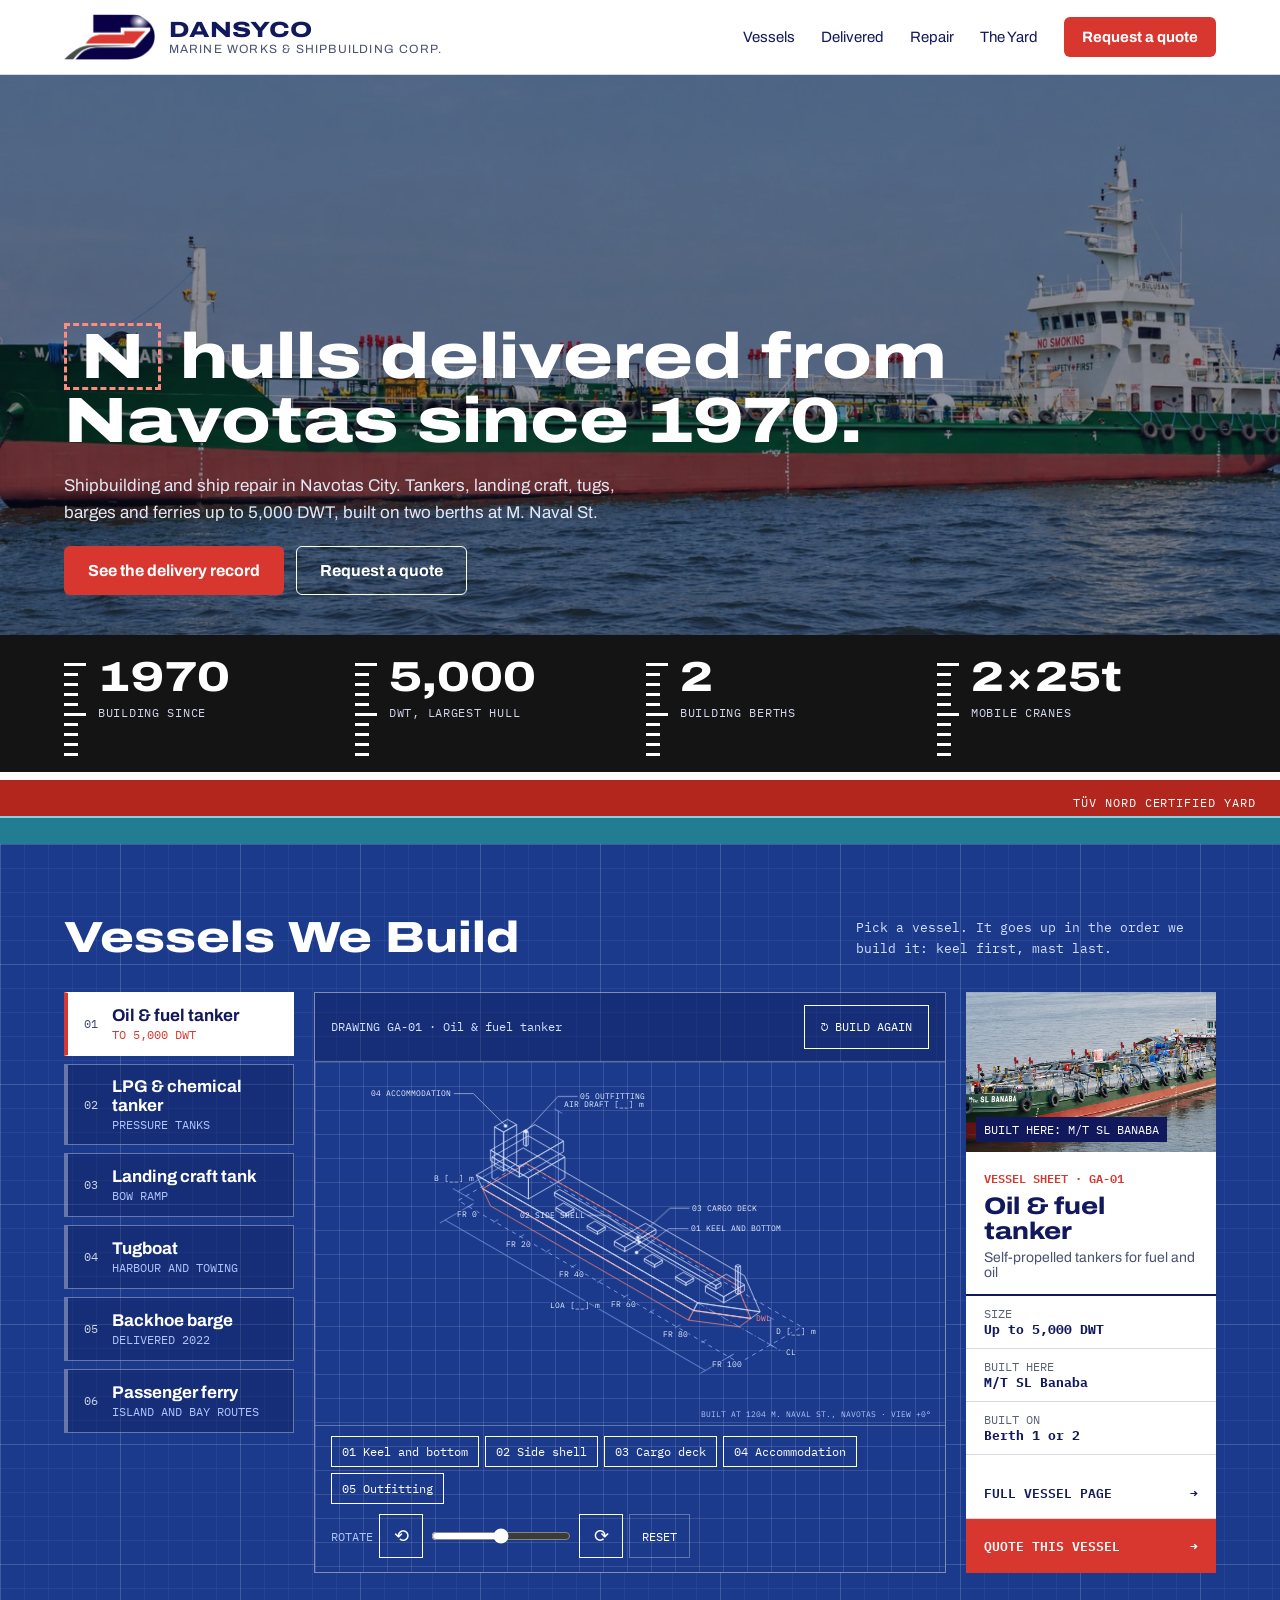
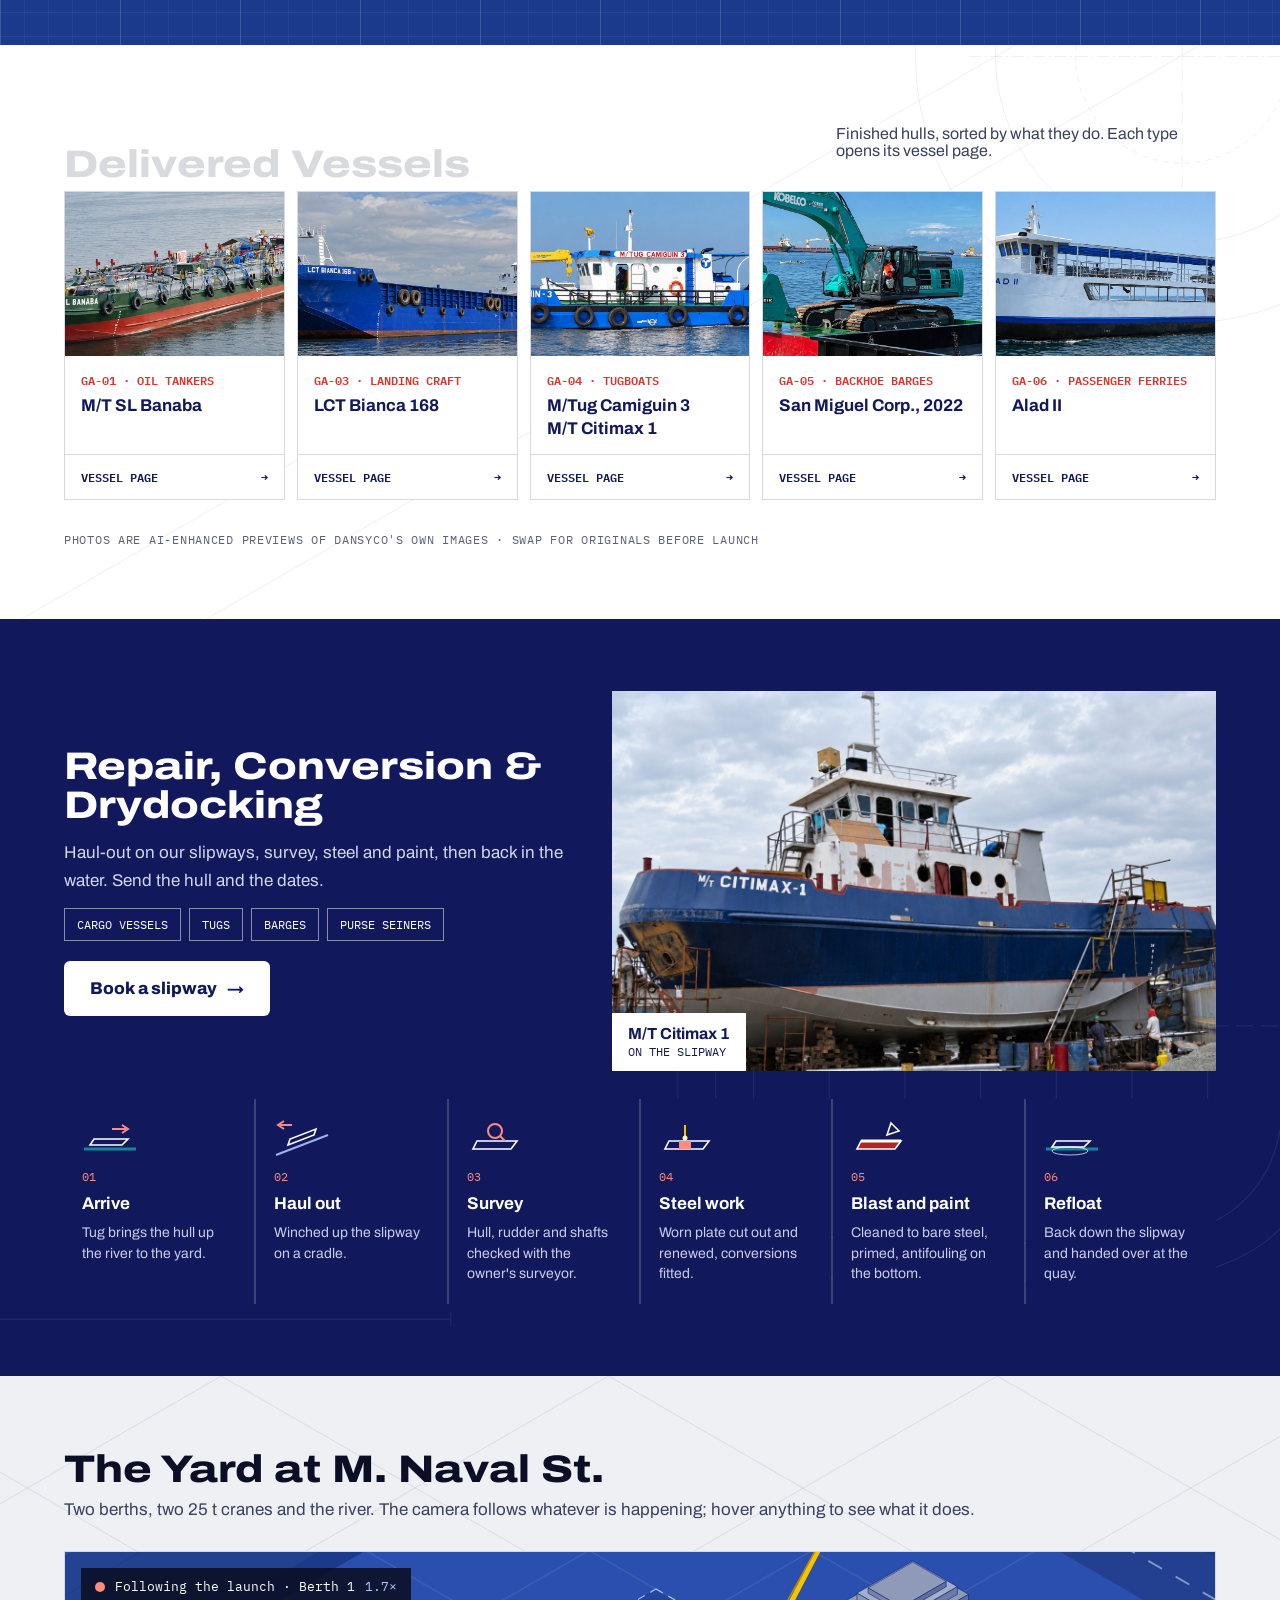
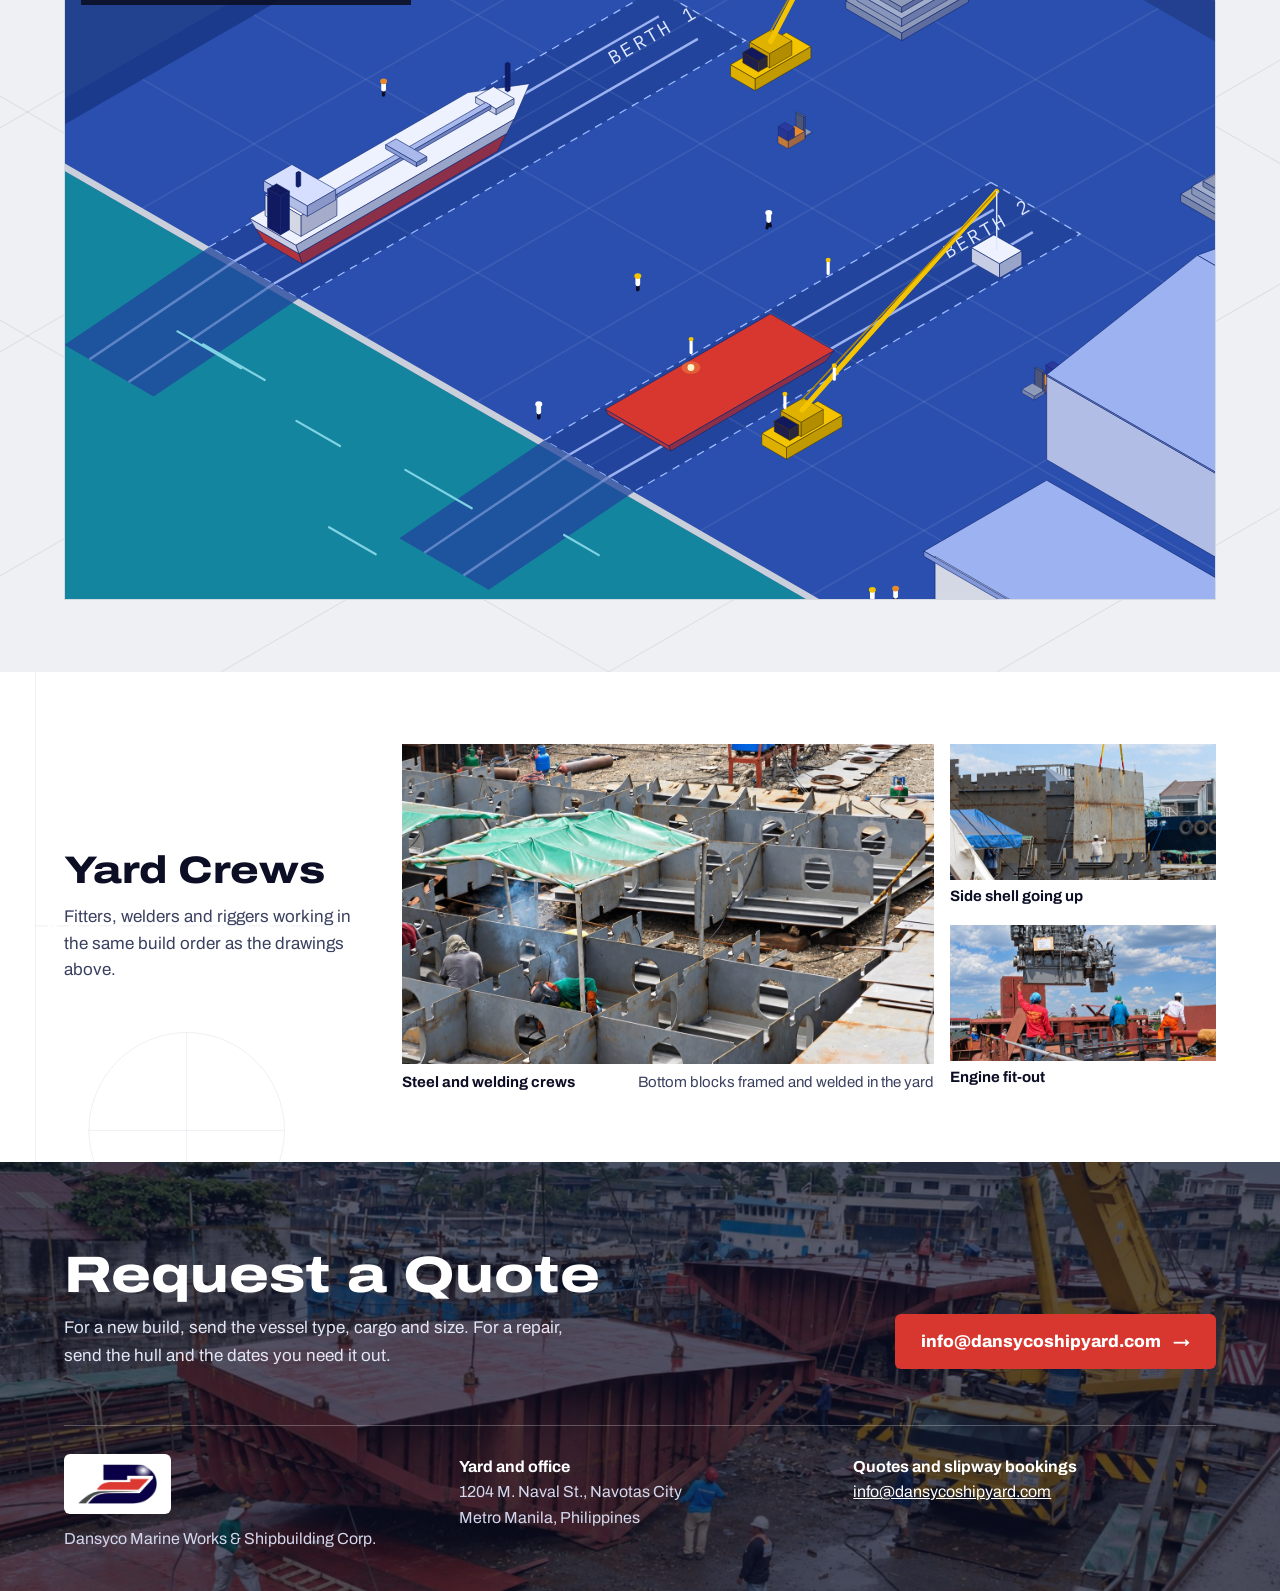
==== index.html @ a61a7b27 "Dansyco website preview: home and six vessel pages Co-Authored-By: Claude Opus 5.5 <noreply@anthropi" ====
<!doctype html>
<html lang="en">
<head>
<meta charset="utf-8">
<meta name="viewport" content="width=device-width, initial-scale=1">
<meta name="robots" content="noindex, nofollow">
<title>Dansyco Shipyard</title>
<link rel="icon" href="/assets/3d7f5a0d022b8d91001d8a2c91bef37c.png">
<link rel="preconnect" href="https://fonts.googleapis.com">
<link href="https://fonts.googleapis.com/css2?family=IBM+Plex+Mono:wght@400;500;600&amp;display=swap" rel="stylesheet">
<style>
body{margin:0}
</style>
<link href="https://fonts.googleapis.com/css2?family=Archivo:wdth,wght@62..125,400..800&amp;family=IBM+Plex+Mono:wght@400;500;600&amp;display=swap" rel="stylesheet">
<style>
body{margin:0}
.ys-rip{animation:ysRip 6s ease-in-out infinite}
@keyframes ysRip{0%{opacity:0;transform:translateX(0)}30%{opacity:.8}70%{opacity:.5}100%{opacity:0;transform:translateX(18px)}}
.ys-live{animation:ysLive 1s ease-in-out infinite alternate}
@keyframes ysLive{from{opacity:.4}to{opacity:1}}
@media (prefers-reduced-motion: reduce){.ys-rip,.ys-live{animation:none}}
</style>
<style>
body{margin:0}
a{color:#12185C}a:hover{color:#0B0E24}
.pt-drop{animation:shDrop .62s cubic-bezier(.22,1.5,.42,1) both}
@keyframes shDrop{0%{opacity:0;transform:translateY(-90px)}55%{opacity:1}100%{opacity:1;transform:translateY(0)}}
@keyframes shInk{0%{fill-opacity:0}60%{fill-opacity:0}100%{stroke-dashoffset:0;fill-opacity:1}}
.pt-pop{animation:shPop .55s cubic-bezier(.3,1.7,.5,1) both}
@keyframes shPop{0%{transform:scale(0)}100%{transform:scale(1)}}
.pt-rise{animation:shRise .9s cubic-bezier(.2,.9,.3,1.15) both}
@keyframes shRise{0%{opacity:0;transform:translateY(80px)}40%{opacity:1}100%{opacity:1;transform:translateY(0)}}
.pt-crane{animation:shCrane 1.1s cubic-bezier(.35,0,.2,1) both}
@keyframes shCrane{0%{transform:translateY(-340px)}100%{transform:translateY(0)}}
.hook{animation:shHook 1.4s linear both}
@keyframes shHook{0%{opacity:1}78%{opacity:1}100%{opacity:0}}
.spk{animation:shSpark .6s ease-out both}
@keyframes shSpark{0%{opacity:0;transform:scale(.2)}25%{opacity:1;transform:scale(1)}100%{opacity:0;transform:scale(1.8)}}
.pt-flick{animation:shFlick .8s linear both}
@keyframes shFlick{0%{opacity:0}18%{opacity:.85}26%{opacity:.1}40%{opacity:1}52%{opacity:.3}66%{opacity:1}100%{opacity:1}}
.gh{animation:shDraw .9s ease-out both}
@keyframes shDraw{to{stroke-dashoffset:0}}
.mz{animation:shDraw .7s ease-out both}
.ghwrap{animation:shGhost 5.5s ease both}
@keyframes shGhost{0%{opacity:1}60%{opacity:1}100%{opacity:.25}}
.chip{animation:shChip .4s ease both}
@keyframes shChip{0%{opacity:.3}100%{opacity:1}}
.late{animation:shFade .6s ease both}
@keyframes shFade{0%{opacity:0}100%{opacity:1}}
@media (prefers-reduced-motion: reduce){.pt-drop,.pt-pop,.pt-rise,.pt-crane,.pt-flick,.late,.chip,.gh,.ghwrap,.mz{animation:none}.hook,.spk{display:none}}
.ys-rip{animation:ysRip 6s ease-in-out infinite}
@keyframes ysRip{0%{opacity:0;transform:translateX(0)}30%{opacity:.8}70%{opacity:.5}100%{opacity:0;transform:translateX(18px)}}
.ys-live{animation:ysLive 1s ease-in-out infinite alternate}
@keyframes ysLive{from{opacity:.4}to{opacity:1}}
@media (prefers-reduced-motion: reduce){.ys-rip,.ys-live{animation:none}}
.tab:hover{border-color:#FFFFFF}
::selection{background:#12185C;color:#FFFFFF}
a:focus-visible,button:focus-visible{outline:2px solid #D7372F;outline-offset:3px}
.geo{position:absolute;inset:0;width:100%;height:100%;pointer-events:none}
.arr{display:inline-block;transition:transform .35s cubic-bezier(.16,1,.3,1)}
.btn-red{transition:background-color .25s cubic-bezier(.16,1,.3,1)}
.btn-red:hover{background-color:#B82A23 !important}
.btn-red:hover .arr,.btn-w:hover .arr,.btn-line:hover .arr,.v2-fleet:hover .arr{transform:translateX(5px)}
.btn-w{transition:box-shadow .3s cubic-bezier(.16,1,.3,1)}
.btn-w:hover{box-shadow:0 10px 24px rgba(0,0,0,.28)}
.btn-line{transition:background-color .25s}
.btn-line:hover{background-color:#EEF0F4}
.v2-fleet{transition:border-color .25s,box-shadow .35s cubic-bezier(.16,1,.3,1),transform .35s cubic-bezier(.16,1,.3,1)}
.v2-fleet:hover{border-color:#12185C !important;box-shadow:0 14px 30px rgba(18,24,92,.14);transform:translateY(-3px)}
.v2-fleet .ph img,.zoom img{transition:transform .7s cubic-bezier(.16,1,.3,1)}
.v2-fleet:hover .ph img,.zoom:hover img{transform:scale(1.05)}
.v2-fleet .go{transition:background-color .25s,color .25s}
.v2-fleet:hover .go{background:#D7372F;color:#FFFFFF}
.zoom{overflow:hidden}
.step svg{transition:transform .4s cubic-bezier(.16,1,.3,1)}
.step:hover svg{transform:translateY(-4px)}
.tab{transition:background-color .2s,transform .35s cubic-bezier(.16,1,.3,1)}
.tab:hover{transform:translateX(4px)}
.js-rv .rv{transition:opacity .9s cubic-bezier(.16,1,.3,1),transform .9s cubic-bezier(.16,1,.3,1),box-shadow .35s,border-color .25s}
.js-rv .rv:not(.in){opacity:.15;transform:translateY(26px)}
.js-rv .rv-img{transition:clip-path 1.1s cubic-bezier(.16,1,.3,1),transform .7s cubic-bezier(.16,1,.3,1)}
.js-rv .rv-img:not(.in){clip-path:inset(22% 0 0 0)}
.js-rv .rv-d1{transition-delay:.08s}.js-rv .rv-d2{transition-delay:.16s}.js-rv .rv-d3{transition-delay:.24s}.js-rv .rv-d4{transition-delay:.32s}.js-rv .rv-d5{transition-delay:.4s}
.js-rv .done{transition-delay:0s !important}
@media (prefers-reduced-motion: reduce){.js-rv .rv,.js-rv .rv-img{transition:none}.v2-fleet,.v2-fleet .ph img,.zoom img,.arr,.tab,.step svg{transition:none}.v2-fleet:hover{transform:none}}
.v2-card:hover{outline:2px solid #FFFFFF;outline-offset:-2px}
.hs-copy{position:absolute;left:0;top:0;right:0;pointer-events:none}
.hs-copy a{pointer-events:auto}
@media (max-width: 900px){.hs-copy{position:static}}
@media (max-width: 720px){.v2-list{flex-direction:row !important;flex-basis:100% !important;overflow-x:auto;scroll-snap-type:x mandatory;padding-bottom:6px}.v2-list .tab{flex:0 0 220px;scroll-snap-align:start}}

</style>
<style>html,body{margin:0;background:#0B0E24}#root{background:#FFFFFF}</style>
</head>
<body>
<div id="root"></div>
<script src="/vendor/react.js"></script>
<script src="/vendor/react-dom.js"></script>
<script src="/dc-run.js"></script>
<script src="/components/Build-Stage.js"></script>
<script src="/components/Yard-Sim.js"></script>
<script src="/components/Yard-Sim-Camera.js"></script>
<script src="/components/AB-Site-v2.js"></script>
<script>DCRun.mount("AB-Site-v2", document.getElementById('root'));if(location.hash){setTimeout(function(){var e=document.getElementById(location.hash.slice(1));if(e)e.scrollIntoView();},400);}</script>
</body>
</html>
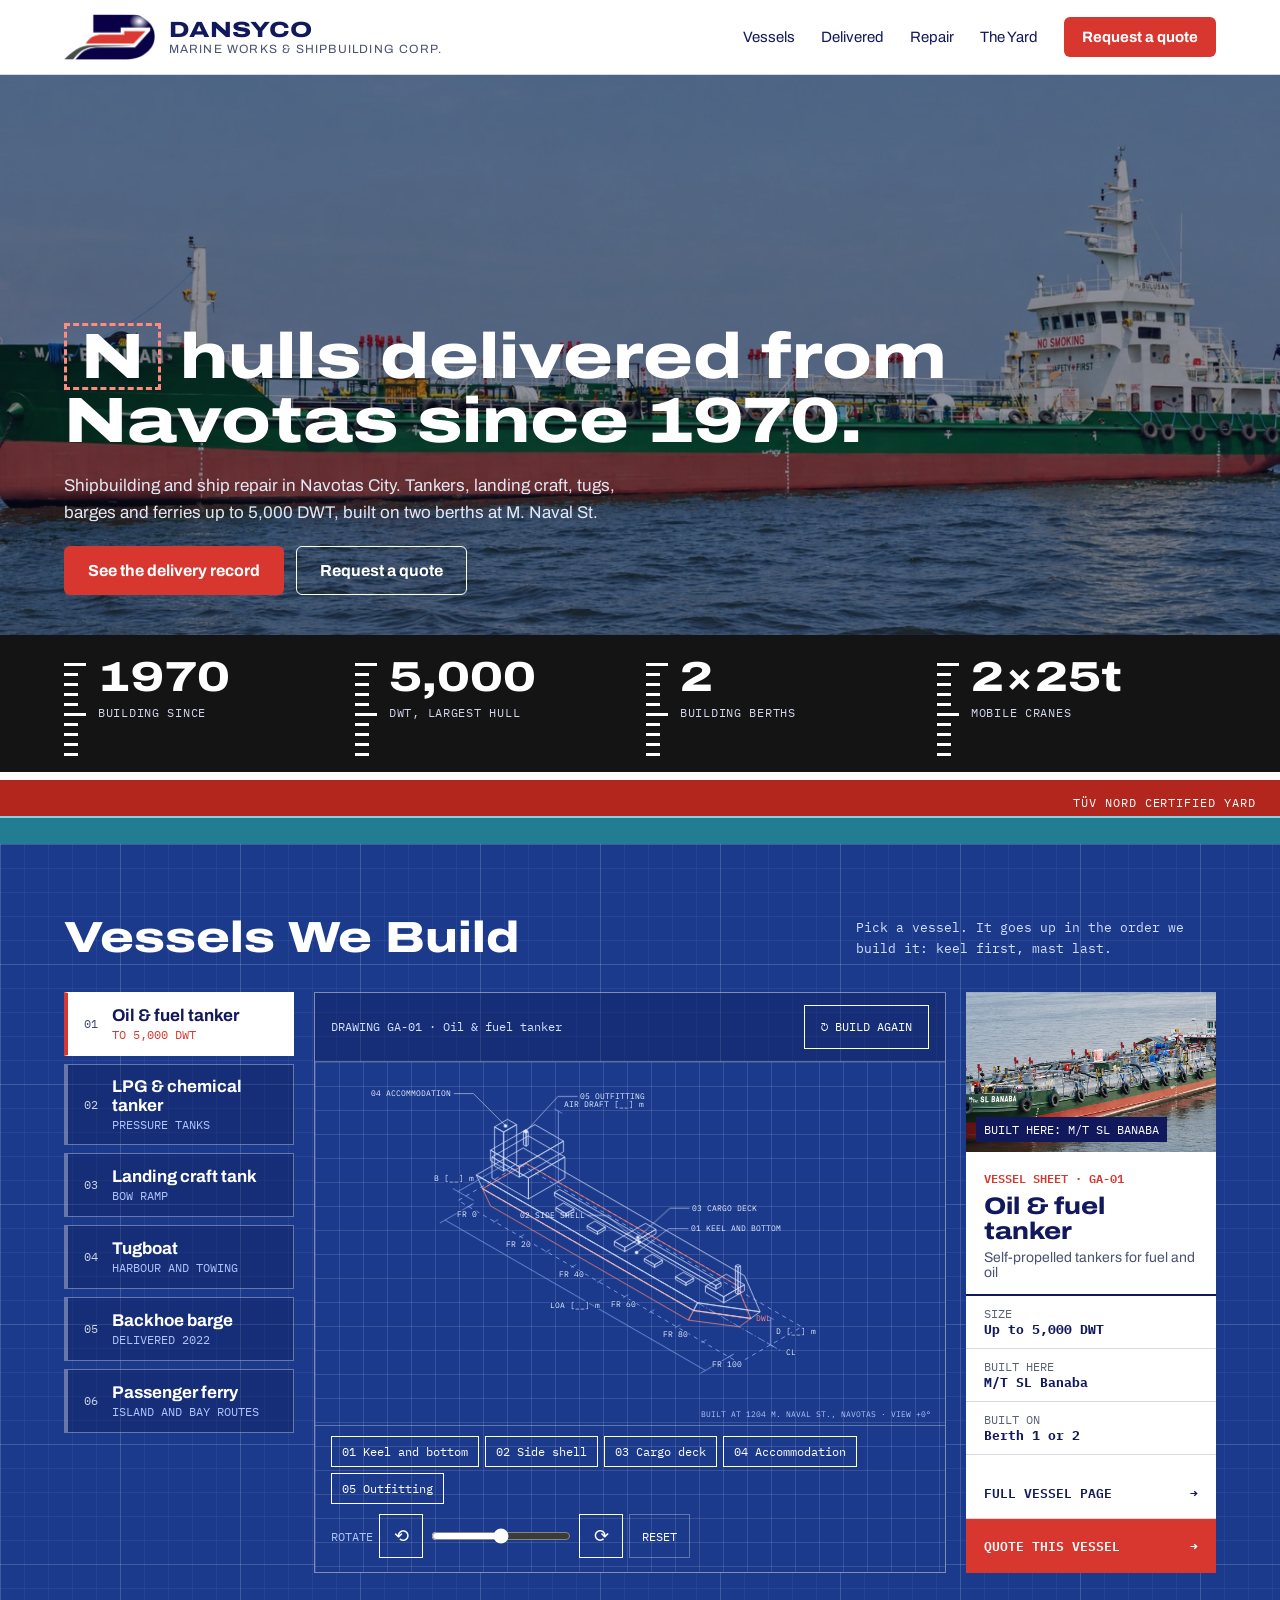
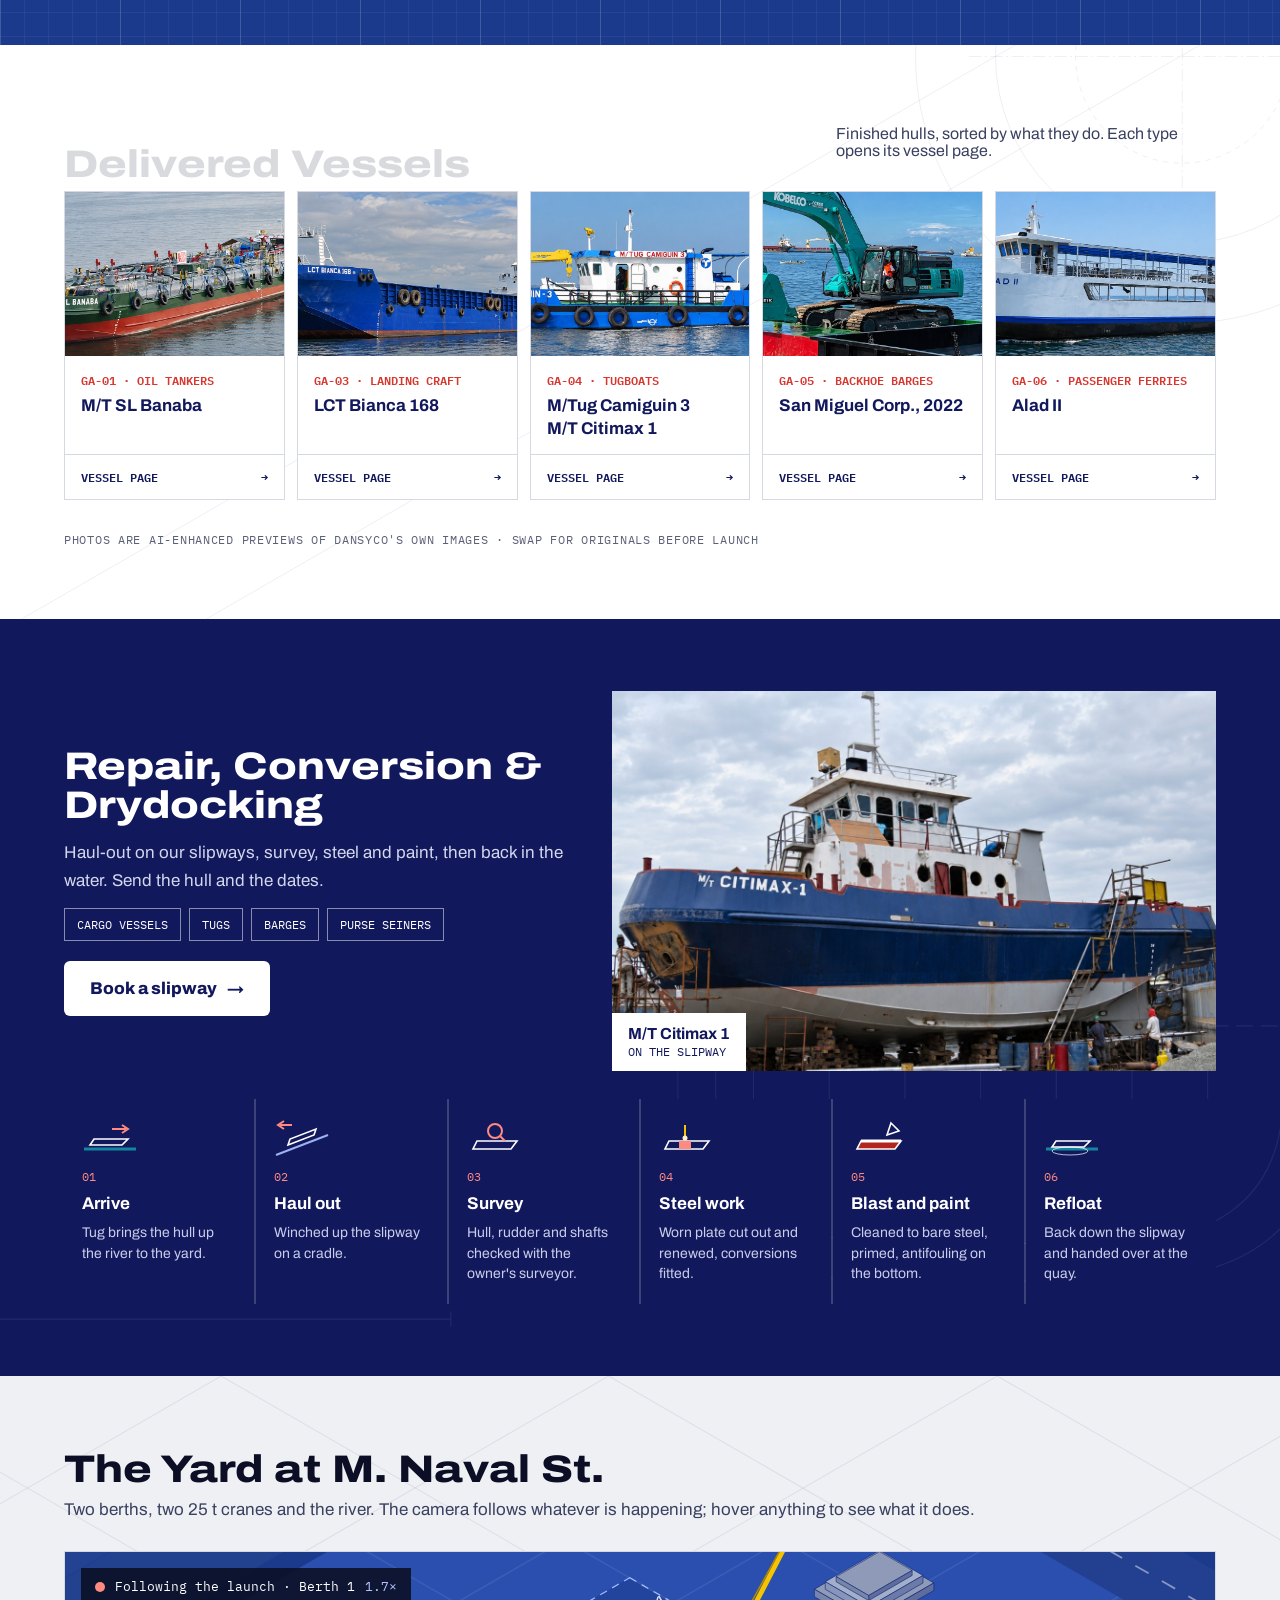
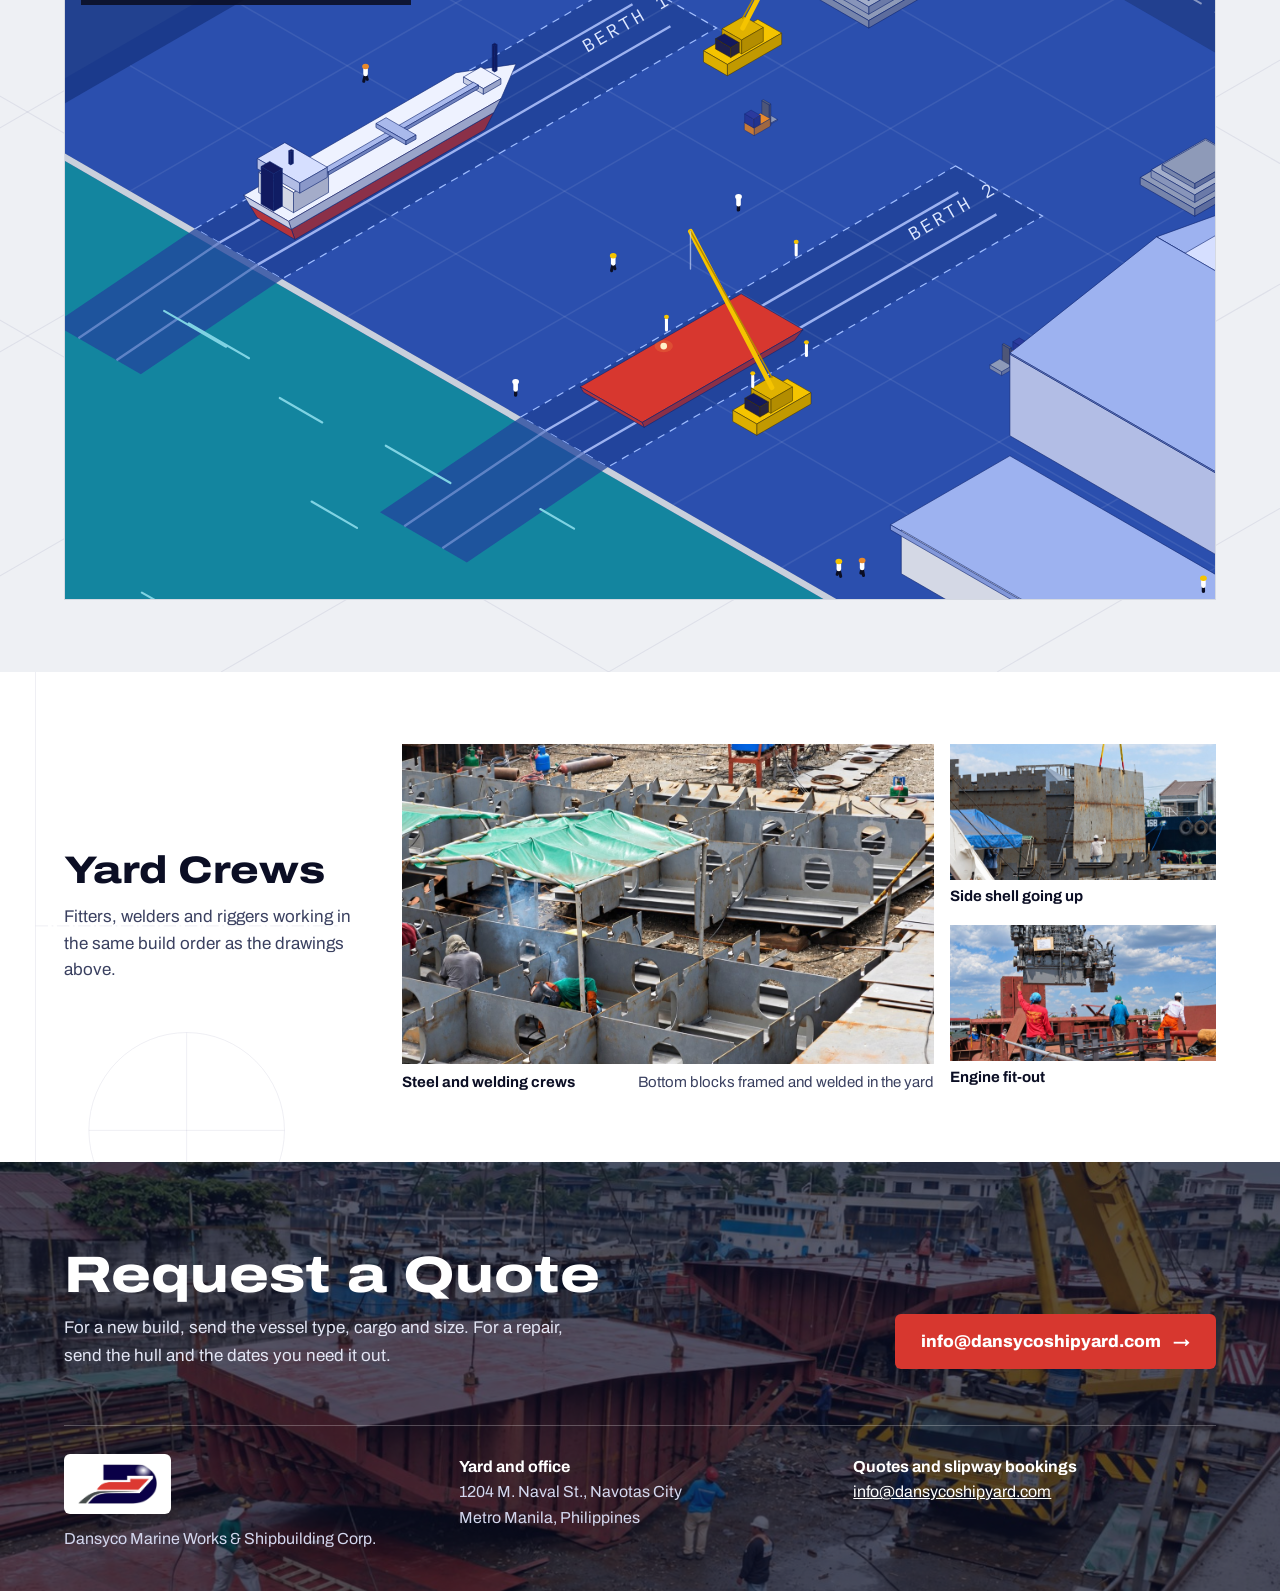
==== commit 2abd02c1: "Phone layout: compact header, 2x2 facts, vessel grid, swipeable vessel cards, tighter build steps Co" ====
--- a/index.html
+++ b/index.html
@@ -91,6 +91,7 @@
 
 </style>
 <style>html,body{margin:0;background:#0B0E24}#root{background:#FFFFFF}</style>
+<link rel="stylesheet" href="/mobile.css">
 </head>
 <body>
 <div id="root"></div>
--- a/mobile.css
+++ b/mobile.css
@@ -0,0 +1,46 @@
+/* Phone layout fixes, applied on top of the design boards. */
+html{-webkit-text-size-adjust:100%}
+@media (max-width: 720px){
+  /* Header: logo and quote button on one row, section links on a second scrolling row */
+  header > div{position:relative;flex-wrap:wrap !important;row-gap:10px !important;padding:12px 16px 0 !important}
+  header > div > a:first-child{gap:10px !important}
+  header > div > a:first-child img{height:32px !important}
+  header > div > a:first-child > span > span:first-child{font-size:18px !important}
+  header > div > a:first-child > span > span:last-child{display:none}
+  header nav{width:100%;flex-wrap:nowrap !important;overflow-x:auto;gap:22px !important;padding:4px 0 12px;font-size:15px !important;scrollbar-width:none}
+  header nav::-webkit-scrollbar{display:none}
+  header nav a{white-space:nowrap}
+  header nav .btn-red{position:absolute;top:10px;right:16px;padding:9px 12px !important;font-size:13px}
+
+  /* Yard facts: 2 x 2 instead of one tall column */
+  section[aria-label="Yard facts"] > div:nth-child(4){grid-template-columns:1fr 1fr !important;gap:22px 16px !important}
+
+  /* Vessel picker: compact 2-column grid, every vessel visible */
+  .v2-list{display:grid !important;grid-template-columns:1fr 1fr;gap:8px !important;overflow:visible !important;padding-bottom:0 !important}
+  .v2-list .tab{flex:none !important;min-height:52px;padding:10px 12px !important}
+  .v2-list .tab > span:first-child{display:none !important}
+  .v2-list .tab b{font-size:15px !important;line-height:1.2}
+  .v2-list .tab b + span{display:none !important}
+
+  /* Build stage controls wrap instead of overflowing */
+  div:has(> label > input[type=range]){flex-wrap:wrap !important;row-gap:8px !important}
+  div:has(> label > input[type=range]) > label{flex:1 1 120px}
+  div:has(> label > input[type=range]) input[type=range]{width:100% !important}
+
+  /* Delivered vessels and other vessels: swipeable row instead of a long column */
+  #delivered > div > div:nth-child(2), div:has(> .vcard){display:flex !important;overflow-x:auto;scroll-snap-type:x mandatory;gap:12px !important;margin:0 -24px;padding:0 24px 8px;scroll-padding:0 24px;scrollbar-width:none}
+  #delivered > div > div:nth-child(2)::-webkit-scrollbar, div:has(> .vcard)::-webkit-scrollbar{display:none}
+  #delivered .v2-fleet, .vcard{flex:0 0 78% !important;scroll-snap-align:start}
+  #delivered .v2-fleet .ph, .vcard .ph{height:200px}
+
+  /* Build steps: number beside the text, no empty card height */
+  .stepc{min-height:0 !important;flex:1 1 100% !important;display:grid !important;grid-template-columns:52px 1fr;column-gap:14px;row-gap:2px !important;align-items:start;padding:16px 18px !important}
+  .stepc > span:first-child{grid-row:span 2;font-size:44px !important}
+
+  /* Built Here photos: shorter frame */
+  figure.zoom[style*="min-height: 440px"]{min-height:300px !important}
+
+  /* Live yard: crop in so the boats read on a phone */
+  #yard > div > div:nth-child(2){overflow:hidden}
+  #yard > div > div:nth-child(2) svg[role=img]{width:200% !important;max-width:none !important;margin-left:-50%}
+}
